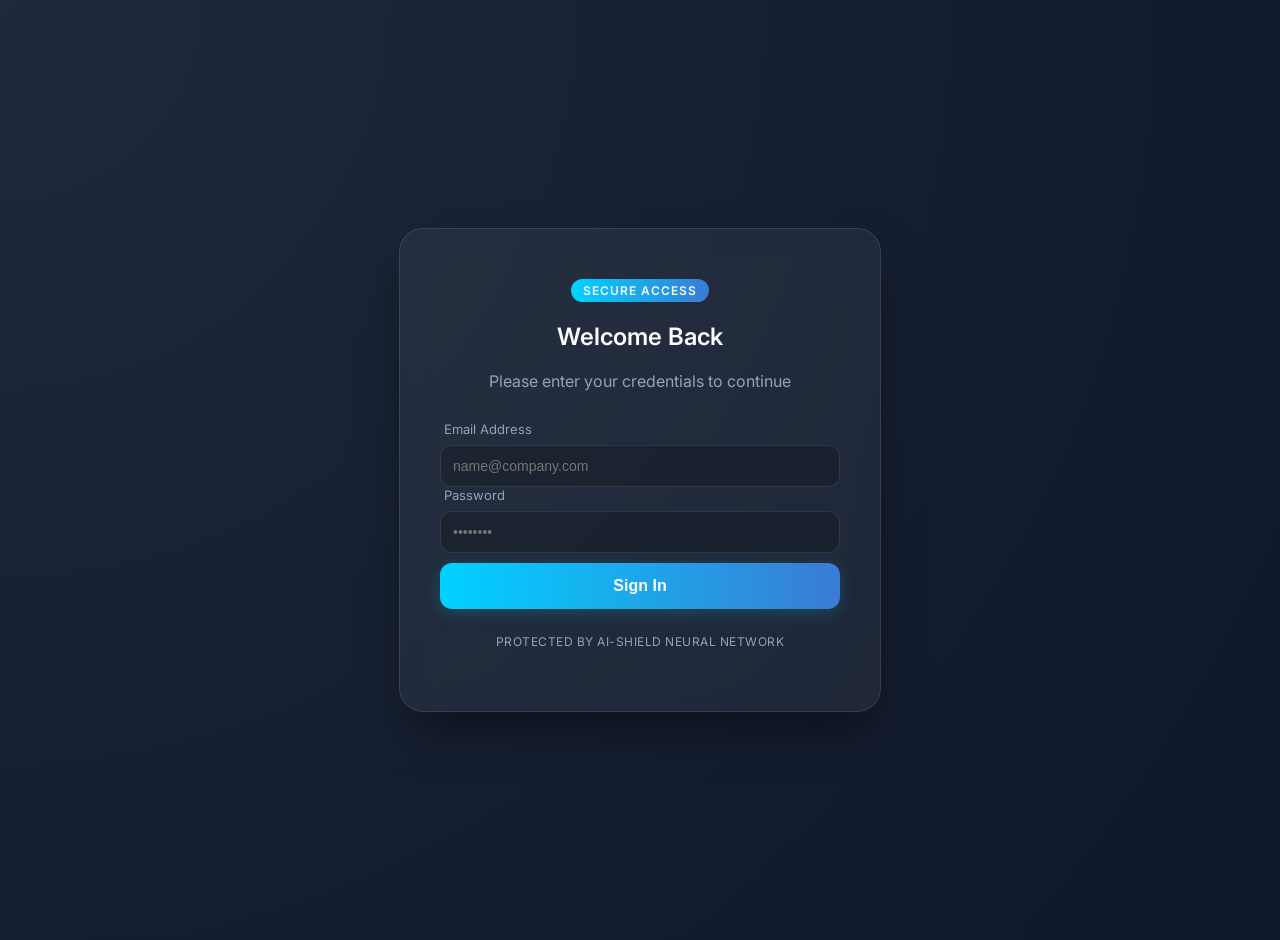
==== frontend/index.html @ d8aa49b8 "Add files via upload" ====
<!DOCTYPE html>
<html lang="en">
<head>
    <meta charset="UTF-8">
    <meta name="viewport" content="width=device-width, initial-scale=1.0">
    <title>AI UPI Fraud Detection</title>
    <link rel="stylesheet" href="style.css">
    <link href="https://fonts.googleapis.com/css2?family=Inter:wght@300;400;600&display=swap" rel="stylesheet">
</head>
<body>

    <div class="glass-container">
        <header>
            <div class="ai-badge">AI Powered</div>
            <h1>UPI Fraud Detection</h1>
            <p>Enter transaction details to assess security risk.</p>
        </header>

        <form id="fraudForm">
            <div class="form-grid">
                <div class="form-group">
                    <label>Amount (₹)</label>
                    <input type="number" id="amount" placeholder="e.g. 5000" required>
                </div>

                <div class="form-group">
                    <label>Receiver Status</label>
                    <select id="is_new_receiver">
                        <option value="0">Existing Receiver</option>
                        <option value="1">New Receiver</option>
                    </select>
                </div>

                <div class="form-group">
                    <label>Request Type</label>
                    <select id="collect_request">
                        <option value="0">Direct Payment</option>
                        <option value="1">Collect Request</option>
                    </select>
                </div>

                <div class="form-group">
                    <label>Note Scanning</label>
                    <select id="suspicious_note">
                        <option value="0">Normal Note</option>
                        <option value="1">Suspicious Keywords Found</option>
                    </select>
                </div>

                <div class="form-group">
                    <label>Reported Issue</label>
                    <select id="issue_type">
                        <option value="Network Error">Network Error</option>
                        <option value="Incorrect MPIN">Incorrect MPIN</option>
                        <option value="Invalid UPI ID">Invalid UPI ID</option>
                        <option value="Beneficiary Not Found">Beneficiary Not Found</option>
                        <option value="Insufficient Funds">Insufficient Funds</option>
                    </select>
                </div>

                <div class="form-group">
                    <label>Sender Bank</label>
                    <input type="text" id="bank_sender" placeholder="e.g. HDFC Bank" />
                </div>

                <div class="form-group">
                    <label>Receiver Bank</label>
                    <input type="text" id="bank_receiver" placeholder="e.g. SBI" />
                </div>

                <div class="form-group">
                    <label>Date & Time</label>
                    <div class="datetime-row">
                        <input type="date" id="date" required>
                        <input type="time" id="time" required>
                    </div>
                </div>
            </div>

            <button type="submit" class="btn-primary">Analyze Risk Score</button>
        </form>

        <div id="result"></div>

        <div class="footer-actions">
            <button class="btn-secondary" onclick="window.location.href='dashboard.html'">
                Go to Dashboard
            </button>
        </div>
    </div>

    <script src="script.js"></script>
</body>
</html>
---- frontend/style.css ----
:root {
    --primary-glow: #00d2ff;
    --secondary-glow: #3a7bd5;
    --bg-dark: #0f172a;
    --card-bg: rgba(255, 255, 255, 0.05);
    --text-main: #f8fafc;
    --text-dim: #94a3b8;
}

body {
    font-family: 'Inter', sans-serif;
    background: radial-gradient(circle at top left, #1e293b, #0f172a);
    color: var(--text-main);
    display: flex;
    justify-content: center;
    align-items: center;
    min-height: 100vh;
    margin: 0;
    padding: 20px;
}

.glass-container {
    background: var(--card-bg);
    backdrop-filter: blur(12px);
    border: 1px solid rgba(255, 255, 255, 0.1);
    padding: 40px;
    border-radius: 24px;
    width: 100%;
    max-width: 700px;
    box-shadow: 0 25px 50px -12px rgba(0, 0, 0, 0.5);
}

header {
    text-align: center;
    margin-bottom: 30px;
}

.ai-badge {
    display: inline-block;
    background: linear-gradient(90deg, #00d2ff, #3a7bd5);
    padding: 4px 12px;
    border-radius: 20px;
    font-size: 12px;
    font-weight: 600;
    text-transform: uppercase;
    letter-spacing: 1px;
    margin-bottom: 10px;
}

h1 {
    font-size: 2rem;
    margin: 0;
    font-weight: 600;
}

header p {
    color: var(--text-dim);
    margin-top: 8px;
}

.form-grid {
    display: grid;
    grid-template-columns: 1fr 1fr;
    gap: 20px;
    margin-bottom: 30px;
}

.form-group {
    display: flex;
    flex-direction: column;
}

label {
    font-size: 13px;
    color: var(--text-dim);
    margin-bottom: 8px;
    margin-left: 4px;
}

input, select {
    background: rgba(0, 0, 0, 0.2);
    border: 1px solid rgba(255, 255, 255, 0.1);
    padding: 12px;
    color: white;
    border-radius: 12px;
    font-size: 14px;
    transition: all 0.3s ease;
}

input:focus, select:focus {
    outline: none;
    border-color: var(--primary-glow);
    box-shadow: 0 0 0 2px rgba(0, 210, 255, 0.2);
}

.datetime-row {
    display: flex;
    gap: 10px;
}

button {
    width: 100%;
    padding: 14px;
    border-radius: 12px;
    border: none;
    font-weight: 600;
    font-size: 16px;
    cursor: pointer;
    transition: transform 0.2s, opacity 0.2s;
}

.btn-primary {
    background: linear-gradient(90deg, #00d2ff, #3a7bd5);
    color: white;
    box-shadow: 0 10px 15px -3px rgba(0, 210, 255, 0.3);
}

.btn-secondary {
    background: transparent;
    color: var(--text-dim);
    border: 1px solid rgba(255, 255, 255, 0.1);
    margin-top: 15px;
}

button:hover {
    transform: translateY(-2px);
    opacity: 0.9;
}

#result {
    margin-top: 25px;
    padding: 15px;
    border-radius: 12px;
    text-align: center;
    font-weight: 600;
}

.login-card {
    max-width: 400px;
    padding: 50px 40px;
    animation: fadeIn 0.8s ease-out;
}

.login-card h2 {
    margin-top: 10px;
    font-weight: 600;
}

.auth-footer {
    margin-top: 25px;
    text-align: center;
    font-size: 12px;
    color: var(--text-dim);
    letter-spacing: 0.5px;
    text-transform: uppercase;
}

.btn-primary {
    margin-top: 10px;
    box-shadow: 0 4px 15px rgba(0, 210, 255, 0.2);
}

@keyframes fadeIn {
    from {
        opacity: 0;
        transform: translateY(20px);
    }
    to {
        opacity: 1;
        transform: translateY(0);
    }
}

input:focus {
    background: rgba(255, 255, 255, 0.08);
}

.register-card {
    max-width: 450px;
    padding: 40px;
    animation: slideUp 0.6s cubic-bezier(0.23, 1, 0.32, 1);
}

.auth-link {
    color: var(--primary-glow);
    text-decoration: none;
    font-weight: 600;
    transition: all 0.3s ease;
}

.auth-link:hover {
    color: white;
    text-shadow: 0 0 8px var(--primary-glow);
}

@keyframes slideUp {
    from {
        opacity: 0;
        transform: translateY(40px) scale(0.95);
    }
    to {
        opacity: 1;
        transform: translateY(0) scale(1);
    }
}

.register-card .btn-primary {
    background: linear-gradient(90deg, #00f2fe, #4facfe);
    margin-top: 20px;
}

@media (max-width: 600px) {
    .form-grid {
        grid-template-columns: 1fr;
    }
    
    .glass-container {
        padding: 20px;
    }
}
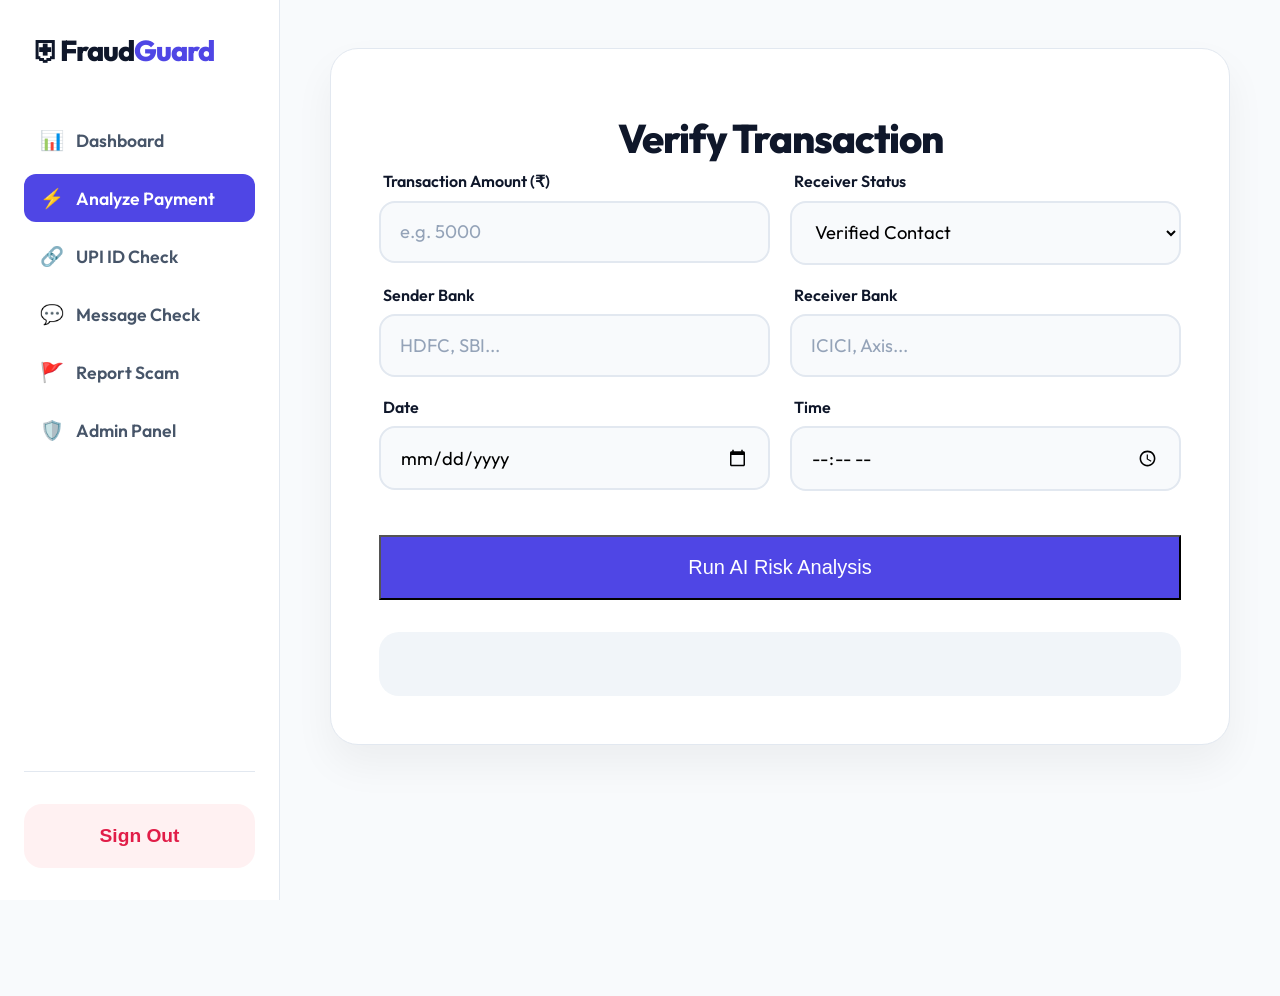
==== commit 99c064a4: "Updated files" ====
--- a/frontend/index.html
+++ b/frontend/index.html
@@ -3,92 +3,99 @@
 <head>
     <meta charset="UTF-8">
     <meta name="viewport" content="width=device-width, initial-scale=1.0">
-    <title>AI UPI Fraud Detection</title>
+    <title>Scanner | FraudGuard AI</title>
     <link rel="stylesheet" href="style.css">
-    <link href="https://fonts.googleapis.com/css2?family=Inter:wght@300;400;600&display=swap" rel="stylesheet">
+    <link href="https://fonts.googleapis.com/css2?family=Outfit:wght@300;400;600;800&display=swap" rel="stylesheet">
 </head>
-<body>
+<body class="dashboard-body">
 
-    <div class="glass-container">
-        <header>
-            <div class="ai-badge">AI Powered</div>
-            <h1>UPI Fraud Detection</h1>
-            <p>Enter transaction details to assess security risk.</p>
-        </header>
+    <div class="layout-wrapper">
+        <aside class="sidebar">
+            <div class="sidebar-header">
+                <div class="logo">⛨Fraud<span>Guard</span></div>
+            </div>
+            
+            <nav class="sidebar-nav">
+                <a href="dashboard.html" class="nav-item">
+                    <span class="icon">📊</span> Dashboard
+                </a>
+                <a href="index.html" class="nav-item active">
+                    <span class="icon">⚡</span> Analyze Payment
+                </a>
+                <a href="link.html" class="nav-item"> 
+                  <span class="icon">🔗</span> UPI ID Check
+                 </a>
+                <a href="spam.html" class="nav-item">
+                    <span class="icon">💬</span> Message Check
+                </a>
+                <a href="report.html" class="nav-item">
+                    <span class="icon">🚩</span> Report Scam
+                </a>
+                <a href="admin.html" class="nav-item">
+                    <span class="icon">🛡️</span> Admin Panel
+                </a>
+            </nav>
 
-        <form id="fraudForm">
-            <div class="form-grid">
-                <div class="form-group">
-                    <label>Amount (₹)</label>
-                    <input type="number" id="amount" placeholder="e.g. 5000" required>
-                </div>
+            <div class="sidebar-footer">
+                <button class="btn-logout-lg" onclick="logout()">
+                    Sign Out
+                </button>
+            </div>
+        </aside>
 
-                <div class="form-group">
-                    <label>Receiver Status</label>
-                    <select id="is_new_receiver">
-                        <option value="0">Existing Receiver</option>
-                        <option value="1">New Receiver</option>
-                    </select>
-                </div>
+        <main class="main-content">
+            <div class="tool-card-wide glow-hover">
+                <header class="auth-header">
+                    <h2 class="auth-title" style="text-align: center;">Verify Transaction</h2>
+                </header>
 
-                <div class="form-group">
-                    <label>Request Type</label>
-                    <select id="collect_request">
-                        <option value="0">Direct Payment</option>
-                        <option value="1">Collect Request</option>
-                    </select>
-                </div>
+                <form id="fraudForm" class="form-stack">
+                    <div class="form-grid-modern">
+                        <div class="form-group-modern">
+                            <label>Transaction Amount (₹)</label>
+                            <input type="number" id="amount" placeholder="e.g. 5000" required class="input-modern">
+                        </div>
+                        <div class="form-group-modern">
+                            <label>Receiver Status</label>
+                            <select id="is_new_receiver" class="input-modern">
+                                <option value="0">Verified Contact</option>
+                                <option value="1">New/Unknown Receiver</option>
+                            </select>
+                        </div>
+                        <div class="form-group-modern">
+                            <label>Sender Bank</label>
+                            <input type="text" id="bank_sender" placeholder="HDFC, SBI..." class="input-modern">
+                        </div>
+                        <div class="form-group-modern">
+                            <label>Receiver Bank</label>
+                            <input type="text" id="bank_receiver" placeholder="ICICI, Axis..." class="input-modern">
+                        </div>
+                        <div class="form-group-modern">
+                            <label>Date</label>
+                            <input type="date" id="date" required class="input-modern">
+                        </div>
+                        <div class="form-group-modern">
+                            <label>Time</label>
+                            <input type="time" id="time" required class="input-modern">
+                        </div>
+                    </div>
 
-                <div class="form-group">
-                    <label>Note Scanning</label>
-                    <select id="suspicious_note">
-                        <option value="0">Normal Note</option>
-                        <option value="1">Suspicious Keywords Found</option>
-                    </select>
-                </div>
+                    <button type="submit" class="btn-primary-lg ">Run AI Risk Analysis</button>
+                </form>
 
-                <div class="form-group">
-                    <label>Reported Issue</label>
-                    <select id="issue_type">
-                        <option value="Network Error">Network Error</option>
-                        <option value="Incorrect MPIN">Incorrect MPIN</option>
-                        <option value="Invalid UPI ID">Invalid UPI ID</option>
-                        <option value="Beneficiary Not Found">Beneficiary Not Found</option>
-                        <option value="Insufficient Funds">Insufficient Funds</option>
-                    </select>
-                </div>
-
-                <div class="form-group">
-                    <label>Sender Bank</label>
-                    <input type="text" id="bank_sender" placeholder="e.g. HDFC Bank" />
-                </div>
-
-                <div class="form-group">
-                    <label>Receiver Bank</label>
-                    <input type="text" id="bank_receiver" placeholder="e.g. SBI" />
-                </div>
-
-                <div class="form-group">
-                    <label>Date & Time</label>
-                    <div class="datetime-row">
-                        <input type="date" id="date" required>
-                        <input type="time" id="time" required>
-                    </div>
-                </div>
+                <div id="result" class="result-display"></div>
             </div>
-
-            <button type="submit" class="btn-primary">Analyze Risk Score</button>
-        </form>
-
-        <div id="result"></div>
-
-        <div class="footer-actions">
-            <button class="btn-secondary" onclick="window.location.href='dashboard.html'">
-                Go to Dashboard
-            </button>
-        </div>
+        </main>
     </div>
 
     <script src="script.js"></script>
+    <script>
+        // Simple logout function
+        function logout() {
+            localStorage.removeItem("user_email");
+            localStorage.removeItem("role");
+            window.location.href = "login.html";
+        }
+    </script>
 </body>
 </html>
--- a/frontend/style.css
+++ b/frontend/style.css
@@ -1,96 +1,267 @@
+/* LIGHT THEME PALETTE */
 :root {
-    --primary-glow: #00d2ff;
-    --secondary-glow: #3a7bd5;
-    --bg-dark: #0f172a;
-    --card-bg: rgba(255, 255, 255, 0.05);
-    --text-main: #f8fafc;
-    --text-dim: #94a3b8;
+    --primary: #4F46E5; /* Royal Indigo */
+    --secondary: #a1a4e9; /* Sky Blue */
+    --accent: #6366F1;
+    --bg-light: #F8FAFC;
+    --white: #FFFFFF;
+    --text-main: #0F172A; /* Deep Slate */
+    --text-muted: #475569;
+    --border: #E2E8F0;
+    --glass: rgba(255, 255, 255, 0.8);
 }
 
 body {
-    font-family: 'Inter', sans-serif;
-    background: radial-gradient(circle at top left, #1e293b, #0f172a);
+    margin: 0;
+    font-family: 'Outfit', sans-serif;
+    background-color: var(--bg-light);
     color: var(--text-main);
+    overflow-x: hidden;
+}
+
+/* NAVBAR ENHANCEMENTS */
+.navbar {
+    display: flex;
+    justify-content: space-between;
+    align-items: center;
+    padding: 1.5rem 10%;
+    background: var(--glass);
+    backdrop-filter: blur(10px);
+    position: sticky;
+    top: 0;
+    z-index: 1000;
+    border-bottom: 1px solid var(--border);
+}
+
+.logo {
+    font-size: 1.8rem;
+    font-weight: 800;
+    letter-spacing: -1px;
+}
+
+.logo span {
+    color: var(--primary);
+}
+
+.nav-link {
+    text-decoration: none;
+    color: var(--text-main);
+    font-weight: 600;
+    margin-right: 20px;
+    transition: 0.3s;
+}
+
+.nav-link:hover {
+    color: var(--primary);
+}
+
+/* CENTERED HERO SECTION */
+.landing-container {
     display: flex;
     justify-content: center;
     align-items: center;
+    min-height: 85vh;
+    padding: 0 5%;
+    text-align: center;
+}
+
+.hero-center {
+    max-width: 900px;
+    animation: fadeInUp 0.8s ease-out;
+}
+
+.hero-title {
+    font-size: 4.5rem; /* Massive, clear text */
+    font-weight: 800;
+    line-height: 1.1;
+    margin: 1.5rem 0;
+    letter-spacing: -2px;
+}
+
+.text-gradient {
+    background: linear-gradient(135deg, var(--primary), var(--secondary));
+    -webkit-background-clip: text;
+    -webkit-text-fill-color: transparent;
+}
+
+.hero-subtitle {
+    font-size: 1.35rem;
+    color: var(--text-muted);
+    max-width: 700px;
+    margin: 0 auto 2.5rem auto;
+    line-height: 1.6;
+}
+
+/* BUTTONS */
+.hero-cta-group {
+    display: flex;
+    gap: 15px;
+    justify-content: center;
+    margin-bottom: 4rem;
+}
+
+.btn-primary-lg {
+    background: var(--primary);
+    color: white;
+    padding: 1.2rem 2.5rem;
+    font-size: 1.25rem;}
+.btn-secondary-lg {
+    background: var(--secondary);
+    color: white;
+    padding: 1.2rem 2.5rem;
+    font-size: 1.25rem;}
+
+.auth-body {
+    background: linear-gradient(135deg, #F8FAFC 0%, #EFF6FF 100%);
     min-height: 100vh;
-    margin: 0;
+    display: flex;
+    align-items: center;
+    justify-content: center;
+}
+
+.auth-container-centered {
     padding: 20px;
-}
-
-.glass-container {
-    background: var(--card-bg);
-    backdrop-filter: blur(12px);
-    border: 1px solid rgba(255, 255, 255, 0.1);
-    padding: 40px;
-    border-radius: 24px;
-    width: 100%;
-    max-width: 700px;
-    box-shadow: 0 25px 50px -12px rgba(0, 0, 0, 0.5);
-}
-
-header {
+    width: 100%;
+    display: flex;
+    justify-content: center;
+}
+
+/* THE STAR SHOW: The Curvy Modern Card */
+.auth-card-modern {
+    background: #FFFFFF;
+    /* Very curvy edges as requested */
+    border-radius: 28px;
+    padding: 3.5rem;
+    width: 100%;
+    max-width: 500px;
+    /* A soft, luxurious shadow */
+    box-shadow: 0 25px 50px -12px rgba(0, 0, 0, 0.08);
+    border: 1px solid rgba(226, 232, 240, 0.8); /* Subtle border definition */
     text-align: center;
-    margin-bottom: 30px;
-}
-
-.ai-badge {
-    display: inline-block;
-    background: linear-gradient(90deg, #00d2ff, #3a7bd5);
-    padding: 4px 12px;
-    border-radius: 20px;
-    font-size: 12px;
+    transition: transform 0.3s ease, box-shadow 0.3s ease;
+}
+
+/* Subtle hover effect on the whole card */
+.glow-hover:hover {
+    box-shadow: 0 30px 60px -12px rgba(79, 70, 229, 0.15);
+    transform: translateY(-2px);
+}
+
+/* Typography adjustments for the card */
+.auth-title {
+    font-size: 2.5rem;
+    font-weight: 800;
+    color: var(--text-main);
+    margin: 1rem 0 0.5rem 0;
+    letter-spacing: -1px;
+}
+
+.auth-subtitle {
+    font-size: 1.1rem;
+    color: var(--text-muted);
+    margin-bottom: 2.5rem;
+}
+
+/* Modern Form Stack */
+.form-stack {
+    display: flex;
+    flex-direction: column;
+    gap: 1.5rem; /* Spacing between inputs */
+    margin-bottom: 2rem;
+}
+
+.form-group-modern {
+    text-align: left;
+}
+
+.form-group-modern label {
+    display: block;
+    margin-bottom: 0.6rem;
     font-weight: 600;
-    text-transform: uppercase;
-    letter-spacing: 1px;
-    margin-bottom: 10px;
-}
-
-h1 {
-    font-size: 2rem;
-    margin: 0;
-    font-weight: 600;
-}
-
-header p {
-    color: var(--text-dim);
-    margin-top: 8px;
-}
-
-.form-grid {
+    color: var(--text-main);
+    font-size: 1rem;
+    margin-left: 4px; /* Slight offset for alignment */
+}
+
+/* Curvy, Big Inputs */
+.input-modern {
+    width: 100%;
+    padding: 1.1rem 1.2rem; /* Big padding */
+    font-size: 1.15rem;      /* Big text */
+    border: 2px solid var(--border);
+    border-radius: 16px;    /* Curvy inputs */
+    background: #F8FAFC;    /* Slightly off-white background for depth */
+    transition: all 0.3s ease;
+    box-sizing: border-box;
+    font-family: 'Outfit', sans-serif;
+}
+
+.input-modern:focus {
+    outline: none;
+    border-color: var(--primary);
+    background: #FFFFFF;
+    box-shadow: 0 0 0 4px rgba(79, 70, 229, 0.1); /* Nice focus ring */
+}
+
+.input-modern::placeholder {
+    color: #94A3B8;
+}
+
+/* Make the XL button full width for the form */
+.btn-full-width {
+    width: 100%;
+}
+
+/* Footer links */
+.auth-footer-modern {
+    margin-top: 2rem;
+    font-size: 1rem;
+    color: var(--text-muted);
+}
+
+.link-modern {
+    color: var(--primary);
+    font-weight: 700;
+    text-decoration: none;
+    position: relative;
+}
+
+.link-modern::after {
+    content: '';
+    position: absolute;
+    width: 100%;
+    height: 2px;
+    bottom: -2px;
+    left: 0;
+    background-color: var(--primary);
+    visibility: hidden;
+    transform: scaleX(0);
+    transition: all 0.3s ease-in-out;
+}
+
+.link-modern:hover::after {
+    visibility: visible;
+    transform: scaleX(1);
+}
+/* TOOL SPECIFIC LAYOUT */
+.tool-container {
+    padding: 40px 20px;
+    width: 100%;
+    display: flex;
+    justify-content: center;
+}
+
+.tool-card {
+    max-width: 850px; /* Wider for the grid layout */
+}
+
+/* 2-Column Grid for the Form */
+.form-grid-modern {
     display: grid;
     grid-template-columns: 1fr 1fr;
     gap: 20px;
-    margin-bottom: 30px;
-}
-
-.form-group {
-    display: flex;
-    flex-direction: column;
-}
-
-label {
-    font-size: 13px;
-    color: var(--text-dim);
-    margin-bottom: 8px;
-    margin-left: 4px;
-}
-
-input, select {
-    background: rgba(0, 0, 0, 0.2);
-    border: 1px solid rgba(255, 255, 255, 0.1);
-    padding: 12px;
-    color: white;
-    border-radius: 12px;
-    font-size: 14px;
-    transition: all 0.3s ease;
-}
-
-input:focus, select:focus {
-    outline: none;
-    border-color: var(--primary-glow);
-    box-shadow: 0 0 0 2px rgba(0, 210, 255, 0.2);
+    text-align: left;
+    margin-bottom: 20px;
 }
 
 .datetime-row {
@@ -98,123 +269,370 @@
     gap: 10px;
 }
 
-button {
-    width: 100%;
-    padding: 14px;
-    border-radius: 12px;
-    border: none;
-    font-weight: 600;
-    font-size: 16px;
-    cursor: pointer;
-    transition: transform 0.2s, opacity 0.2s;
-}
-
-.btn-primary {
-    background: linear-gradient(90deg, #00d2ff, #3a7bd5);
-    color: white;
-    box-shadow: 0 10px 15px -3px rgba(0, 210, 255, 0.3);
-}
-
-.btn-secondary {
-    background: transparent;
-    color: var(--text-dim);
-    border: 1px solid rgba(255, 255, 255, 0.1);
-    margin-top: 15px;
-}
-
-button:hover {
-    transform: translateY(-2px);
-    opacity: 0.9;
-}
-
-#result {
-    margin-top: 25px;
-    padding: 15px;
-    border-radius: 12px;
-    text-align: center;
-    font-weight: 600;
-}
-
-.login-card {
-    max-width: 400px;
-    padding: 50px 40px;
-    animation: fadeIn 0.8s ease-out;
-}
-
-.login-card h2 {
-    margin-top: 10px;
-    font-weight: 600;
-}
-
-.auth-footer {
-    margin-top: 25px;
-    text-align: center;
-    font-size: 12px;
-    color: var(--text-dim);
-    letter-spacing: 0.5px;
-    text-transform: uppercase;
-}
-
-.btn-primary {
-    margin-top: 10px;
-    box-shadow: 0 4px 15px rgba(0, 210, 255, 0.2);
-}
-
-@keyframes fadeIn {
-    from {
-        opacity: 0;
-        transform: translateY(20px);
-    }
-    to {
-        opacity: 1;
-        transform: translateY(0);
-    }
-}
-
-input:focus {
-    background: rgba(255, 255, 255, 0.08);
-}
-
-.register-card {
-    max-width: 450px;
-    padding: 40px;
-    animation: slideUp 0.6s cubic-bezier(0.23, 1, 0.32, 1);
-}
-
-.auth-link {
-    color: var(--primary-glow);
-    text-decoration: none;
-    font-weight: 600;
-    transition: all 0.3s ease;
-}
-
-.auth-link:hover {
-    color: white;
-    text-shadow: 0 0 8px var(--primary-glow);
-}
-
-@keyframes slideUp {
-    from {
-        opacity: 0;
-        transform: translateY(40px) scale(0.95);
-    }
-    to {
-        opacity: 1;
-        transform: translateY(0) scale(1);
-    }
-}
-
-.register-card .btn-primary {
-    background: linear-gradient(90deg, #00f2fe, #4facfe);
-    margin-top: 20px;
-}
-
-@media (max-width: 600px) {
-    .form-grid {
+/* RESULT BOX DESIGN */
+.result-display {
+    margin-top: 2rem;
+    padding: 2rem;
+    border-radius: 20px;
+    background: #F1F5F9;
+    transition: all 0.4s ease;
+}
+
+.result-display h2 {
+    font-size: 2rem;
+    color: var(--primary);
+    margin-bottom: 10px;
+}
+
+.result-display ul {
+    text-align: left;
+    display: inline-block;
+    color: var(--text-muted);
+}
+
+/* Footer Link Button */
+.tool-footer {
+    margin-top: 2.5rem;
+    border-top: 1px solid var(--border);
+    padding-top: 1.5rem;
+}
+
+/* Responsive Grid */
+@media (max-width: 650px) {
+    .form-grid-modern {
         grid-template-columns: 1fr;
     }
+    .auth-card-modern {
+        padding: 2rem 1.5rem;
+    }
+}
+/* LAYOUT STRUCTURE */
+.layout-wrapper {
+    display: flex;
+    min-height: 100vh;
+}
+
+/* SIDEBAR STYLING */
+.sidebar {
+    width: 280px;
+    background: #FFFFFF;
+    border-right: 1px solid var(--border);
+    display: flex;
+    flex-direction: column;
+    position: fixed;
+    height: 100vh;
+    padding: 2rem 1.5rem;
+    box-sizing: border-box;
+}
+
+.sidebar-header {
+    margin-bottom: 3rem;
+    padding-left: 0.5rem;
+}
+
+.sidebar-nav {
+    display: flex;
+    flex-direction: column;
+    gap: 10px;
+    flex-grow: 1;
+}
+
+.nav-item {
+    display: flex;
+    align-items: center;
+    gap: 12px;
+    padding: 12px 16px;
+    text-decoration: none;
+    color: var(--text-muted);
+    font-weight: 600;
+    font-size: 1.1rem;
+    border-radius: 12px;
+    transition: all 0.3s ease;
+}
+
+.nav-item:hover {
+    background: #F1F5F9;
+    color: var(--primary);
+}
+
+.nav-item.active {
+    background: var(--primary);
+    color: white;
+}
+
+.nav-item .icon {
+    font-size: 1.2rem;
+}
+
+/* MAIN CONTENT POSITIONING */
+.main-content {
+    margin-left: 280px; /* Same as sidebar width */
+    flex-grow: 1;
+    padding: 3rem;
+    background: #F8FAFC;
+    display: flex;
+    justify-content: center;
+}
+
+.tool-card-wide {
+    background: white;
+    border-radius: 28px;
+    padding: 3rem;
+    width: 100%;
+    max-width: 900px;
+    box-shadow: 0 20px 40px rgba(0,0,0,0.05);
+    border: 1px solid var(--border);
+}
+
+/* LOGOUT BUTTON */
+.sidebar-footer {
+    border-top: 1px solid var(--border);
+    padding-top: 1.5rem;
+}
+
+.btn-logout {
+    width: 100%;
+    display: flex;
+    align-items: center;
+    gap: 12px;
+    padding: 12px 16px;
+    background: #FFF1F2;
+    color: #E11D48;
+    border: none;
+    border-radius: 12px;
+    font-weight: 700;
+    cursor: pointer;
+    transition: 0.3s;
+}
+
+.btn-logout:hover {
+    background: #FFE4E6;
+    transform: translateY(-2px);
+}
+
+/* RESPONSIVE */
+@media (max-width: 1024px) {
+    .sidebar { width: 80px; padding: 2rem 0.5rem; align-items: center; }
+    .sidebar-header .logo, .nav-item span:not(.icon) { display: none; }
+    .main-content { margin-left: 80px; }
+}
+/* DASHBOARD SPECIFIC */
+.dashboard-grid {
+    display: grid;
+    grid-template-columns: 1fr 1fr;
+    gap: 25px;
+    width: 100%;
+    max-width: 1100px;
+}
+
+.curvy-chart {
+    padding: 2rem;
+    min-height: 350px;
+}
+
+.curvy-chart h3 {
+    margin-top: 0;
+    font-size: 1.2rem;
+    color: var(--text-main);
+    margin-bottom: 20px;
+}
+
+.stat-badge {
+    background: var(--primary);
+    color: white;
+    padding: 1rem 2rem;
+    border-radius: 20px;
+    text-align: center;
+}
+
+.stat-badge span {
+    display: block;
+    font-size: 2rem;
+    font-weight: 800;
+}
+
+.stat-badge small {
+    text-transform: uppercase;
+    font-size: 0.7rem;
+    opacity: 0.8;
+}
+
+/* RESPONSIVE DASHBOARD */
+@media (max-width: 900px) {
+    .dashboard-grid {
+        grid-template-columns: 1fr;
+    }
+}
+.safety-tips {
+    margin-top: -10px;
+    margin-bottom: 10px;
+    padding: 10px;
+    background: #F8FAFC;
+    border-radius: 10px;
+    text-align: left;
+}
+
+.safety-tips small {
+    color: var(--text-muted);
+    font-size: 0.9rem;
+}
+/* LARGE SIGN OUT BUTTON */
+.sidebar-footer {
+    border-top: 1px solid var(--border);
+    padding-top: 2rem; /* Increased spacing from nav */
+    margin-top: auto; /* Pushes it to the very bottom */
+}
+
+.btn-logout-lg {
+    width: 100%;
+    display: flex;
+    align-items: center;
+    justify-content: center; /* Centered for a cleaner look */
+    gap: 15px;
     
-    .glass-container {
-        padding: 20px;
-    }
-}+    /* THE SIZE UPDATES */
+    padding: 1.2rem 1rem;  /* Increased vertical padding */
+    font-size: 1.2rem;     /* Increased font size */
+    font-weight: 800;      /* Extra bold for visibility */
+    
+    background: #FFF1F2;
+    color: #E11D48;
+    border: 2px solid transparent;
+    border-radius: 18px;   /* Extra curvy to match your theme */
+    cursor: pointer;
+    transition: all 0.3s cubic-bezier(0.4, 0, 0.2, 1);
+}
+
+.btn-logout-lg .icon {
+    font-size: 1.4rem;     /* Larger icon */
+}
+
+/* HOVER EFFECTS */
+.btn-logout-lg:hover {
+    background: #FFE4E6;
+    border-color: #FECDD3;
+    transform: translateY(-3px);
+    box-shadow: 0 10px 15px -3px rgba(225, 29, 72, 0.1);
+}
+
+.btn-logout-lg:active {
+    transform: translateY(0);
+}
+/* ADMIN TABLE STYLING */
+.admin-table {
+    width: 100%;
+    border-collapse: collapse;
+    margin-top: 10px;
+}
+
+.admin-table th {
+    text-align: left;
+    padding: 15px;
+    background: #F8FAFC;
+    color: var(--text-muted);
+    font-weight: 700;
+    text-transform: uppercase;
+    font-size: 0.85rem;
+    border-bottom: 1px solid var(--border);
+}
+
+.admin-table td {
+    padding: 20px 15px;
+    border-bottom: 1px solid #F1F5F9;
+    font-weight: 600;
+}
+
+.upi-tag {
+    background: #F1F5F9;
+    padding: 5px 12px;
+    border-radius: 8px;
+    font-family: monospace;
+    color: var(--primary);
+}
+
+.conf-high {
+    color: #E11D48;
+    background: #FFF1F2;
+    padding: 4px 10px;
+    border-radius: 6px;
+    font-size: 0.9rem;
+}
+
+/* ADMIN BUTTONS */
+.btn-approve {
+    background: #059669;
+    color: white;
+    border: none;
+    padding: 8px 16px;
+    border-radius: 10px;
+    cursor: pointer;
+    margin-right: 5px;
+    font-weight: 600;
+}
+
+.btn-dismiss {
+    background: #94A3B8;
+    color: white;
+    border: none;
+    padding: 8px 16px;
+    border-radius: 10px;
+    cursor: pointer;
+    font-weight: 600;
+}
+
+.btn-approve:hover { background: #047857; }
+.btn-dismiss:hover { background: #64748B; }
+
+.table-responsive {
+    overflow-x: auto;
+}
+
+/* RE-STANDARDIZED CARD SIZE */
+.tool-card-wide {
+    background: white;
+    border-radius: 28px;
+    padding: 3rem; /* Same as index.html */
+    width: 100%;
+    max-width: 900px; /* Forces a consistent width across pages */
+    box-shadow: 0 20px 40px rgba(0,0,0,0.05);
+    border: 1px solid var(--border);
+    box-sizing: border-box; /* Crucial for padding consistency */
+    animation: fadeInUp 0.6s ease-out;
+}
+
+/* Ensure the main content area centers the card properly */
+.main-content {
+    margin-left: 280px; 
+    flex-grow: 1;
+    padding: 3rem;
+    background: #F8FAFC;
+    display: flex;
+    justify-content: center; /* Centers the card horizontally */
+    align-items: flex-start; /* Keeps it at the top */
+    min-height: 100vh;
+}
+
+/* ADMIN TABLE FIXES */
+.admin-table {
+    width: 100%;
+    border-collapse: separate;
+    border-spacing: 0 10px; /* Creates spacing between rows */
+}
+
+.admin-table th {
+    padding: 12px;
+    color: var(--text-muted);
+    font-size: 0.9rem;
+    text-align: left;
+}
+
+.admin-table td {
+    padding: 15px;
+    background: #FFFFFF;
+    border-top: 1px solid var(--border);
+    border-bottom: 1px solid var(--border);
+}
+
+/* Round the corners of table rows */
+.admin-table td:first-child { border-left: 1px solid var(--border); border-radius: 12px 0 0 12px; }
+.admin-table td:last-child { border-right: 1px solid var(--border); border-radius: 0 12px 12px 0; }
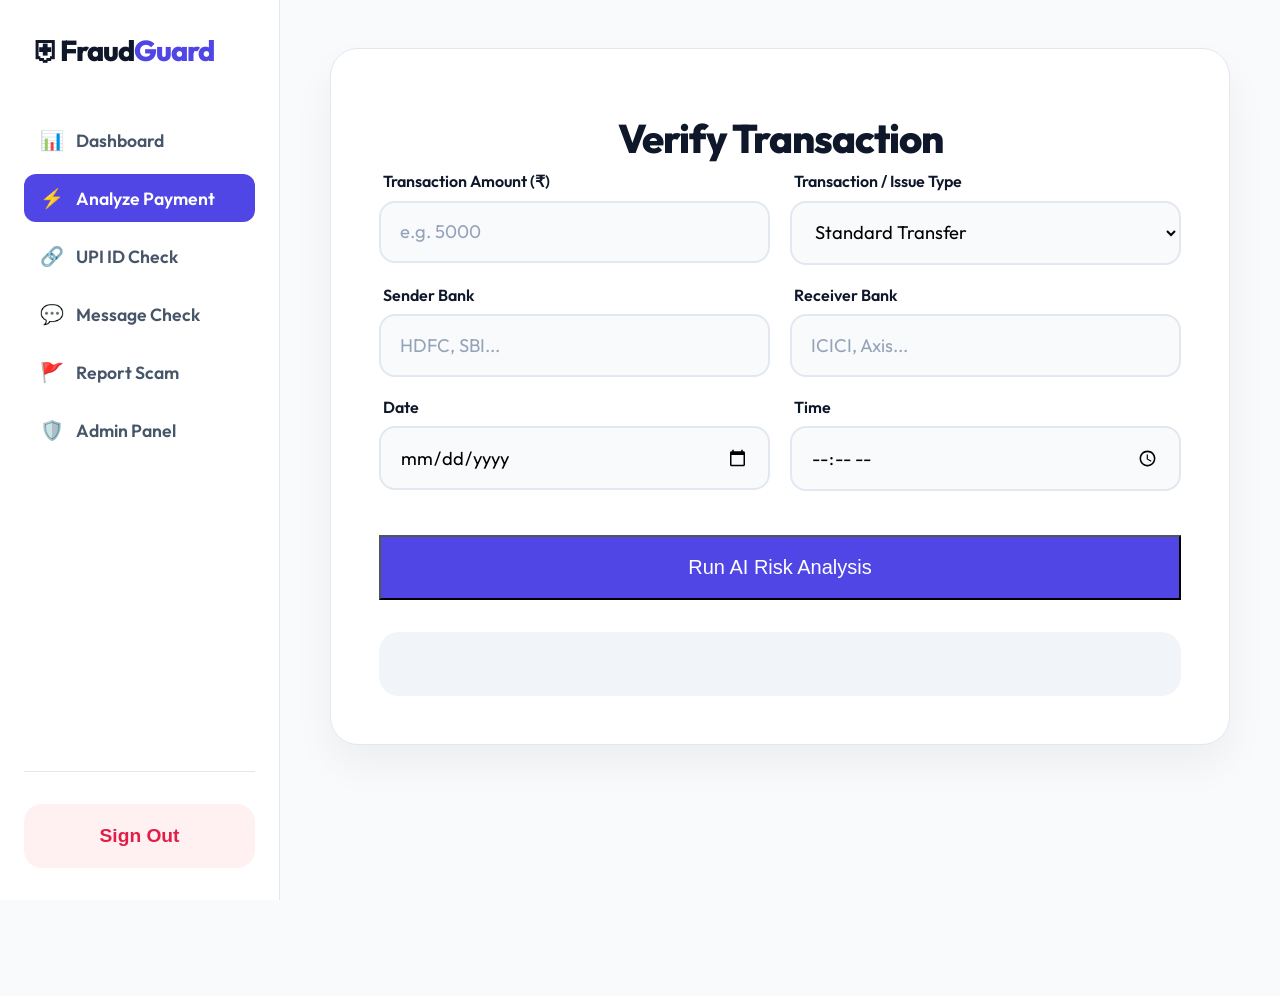
==== commit ae59e92f: "Added phishing link classifier and integrated Demini API for contextula fraud explanations" ====
--- a/frontend/index.html
+++ b/frontend/index.html
@@ -56,12 +56,14 @@
                             <input type="number" id="amount" placeholder="e.g. 5000" required class="input-modern">
                         </div>
                         <div class="form-group-modern">
-                            <label>Receiver Status</label>
-                            <select id="is_new_receiver" class="input-modern">
-                                <option value="0">Verified Contact</option>
-                                <option value="1">New/Unknown Receiver</option>
-                            </select>
-                        </div>
+    <label>Transaction / Issue Type</label>
+    <select id="issue_type" class="input-modern" required>
+        <option value="Standard Transfer">Standard Transfer</option>
+        <option value="Invalid UPI ID">Invalid UPI ID</option>
+        <option value="Beneficiary Not Found">Beneficiary Not Found</option>
+        <option value="Multiple Failures">Multiple Failures</option>
+    </select>
+</div>
                         <div class="form-group-modern">
                             <label>Sender Bank</label>
                             <input type="text" id="bank_sender" placeholder="HDFC, SBI..." class="input-modern">
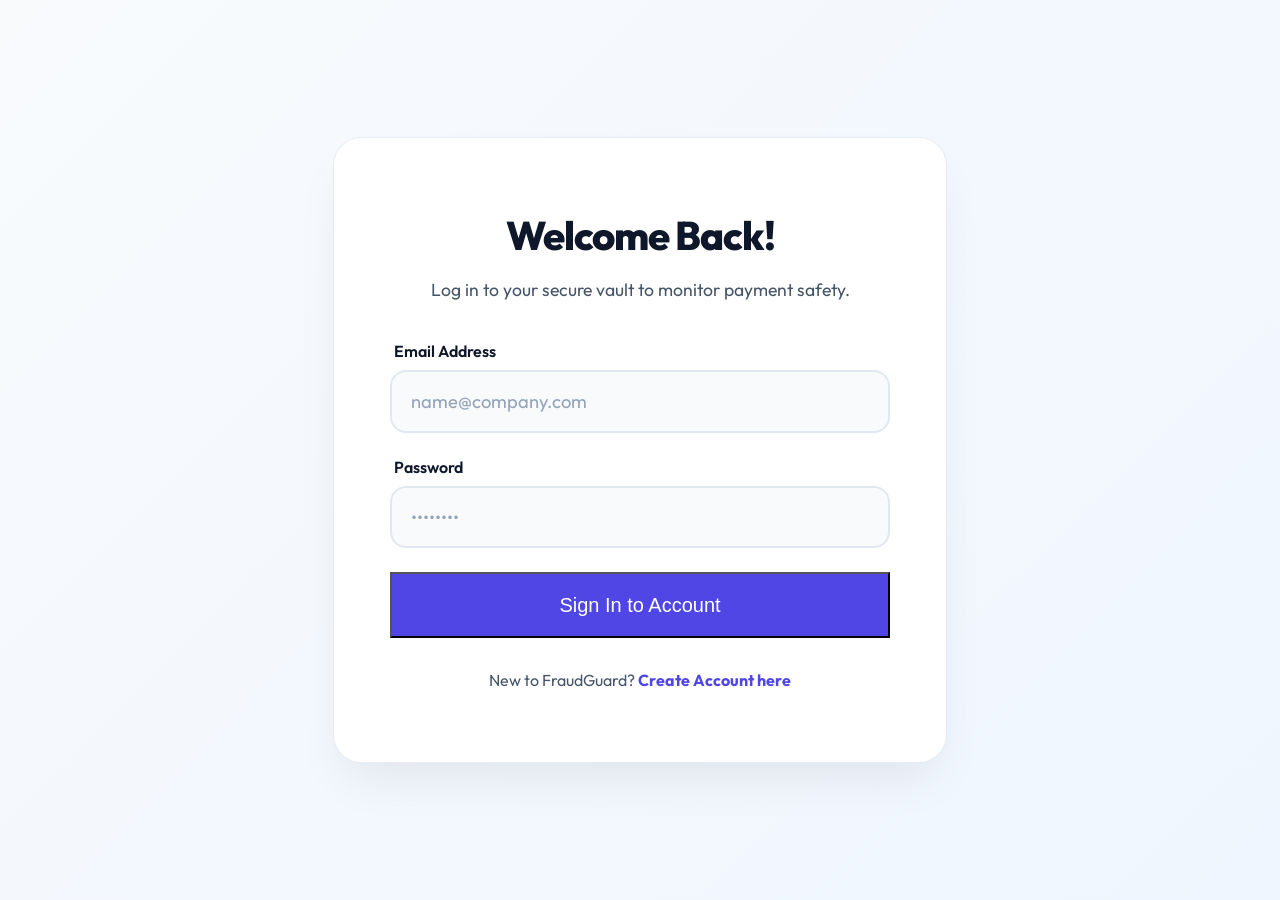
==== commit 25f01ece: "Updated frontend UI changes" ====
--- a/frontend/index.html
+++ b/frontend/index.html
@@ -17,22 +17,22 @@
             
             <nav class="sidebar-nav">
                 <a href="dashboard.html" class="nav-item">
-                    <span class="icon">📊</span> Dashboard
+                    <span class="icon"></span> Dashboard
                 </a>
                 <a href="index.html" class="nav-item active">
-                    <span class="icon">⚡</span> Analyze Payment
+                    <span class="icon"></span> Analyze Payment
                 </a>
                 <a href="link.html" class="nav-item"> 
-                  <span class="icon">🔗</span> UPI ID Check
+                  <span class="icon"></span> UPI ID Check
                  </a>
                 <a href="spam.html" class="nav-item">
-                    <span class="icon">💬</span> Message Check
+                    <span class="icon"></span> Message Check
                 </a>
                 <a href="report.html" class="nav-item">
-                    <span class="icon">🚩</span> Report Scam
+                    <span class="icon"></span> Report Scam
                 </a>
                 <a href="admin.html" class="nav-item">
-                    <span class="icon">🛡️</span> Admin Panel
+                    <span class="icon"></span> Admin Panel
                 </a>
             </nav>
 
@@ -56,14 +56,12 @@
                             <input type="number" id="amount" placeholder="e.g. 5000" required class="input-modern">
                         </div>
                         <div class="form-group-modern">
-    <label>Transaction / Issue Type</label>
-    <select id="issue_type" class="input-modern" required>
-        <option value="Standard Transfer">Standard Transfer</option>
-        <option value="Invalid UPI ID">Invalid UPI ID</option>
-        <option value="Beneficiary Not Found">Beneficiary Not Found</option>
-        <option value="Multiple Failures">Multiple Failures</option>
-    </select>
-</div>
+                            <label>Receiver Status</label>
+                            <select id="is_new_receiver" class="input-modern">
+                                <option value="0">Verified Contact</option>
+                                <option value="1">New/Unknown Receiver</option>
+                            </select>
+                        </div>
                         <div class="form-group-modern">
                             <label>Sender Bank</label>
                             <input type="text" id="bank_sender" placeholder="HDFC, SBI..." class="input-modern">
